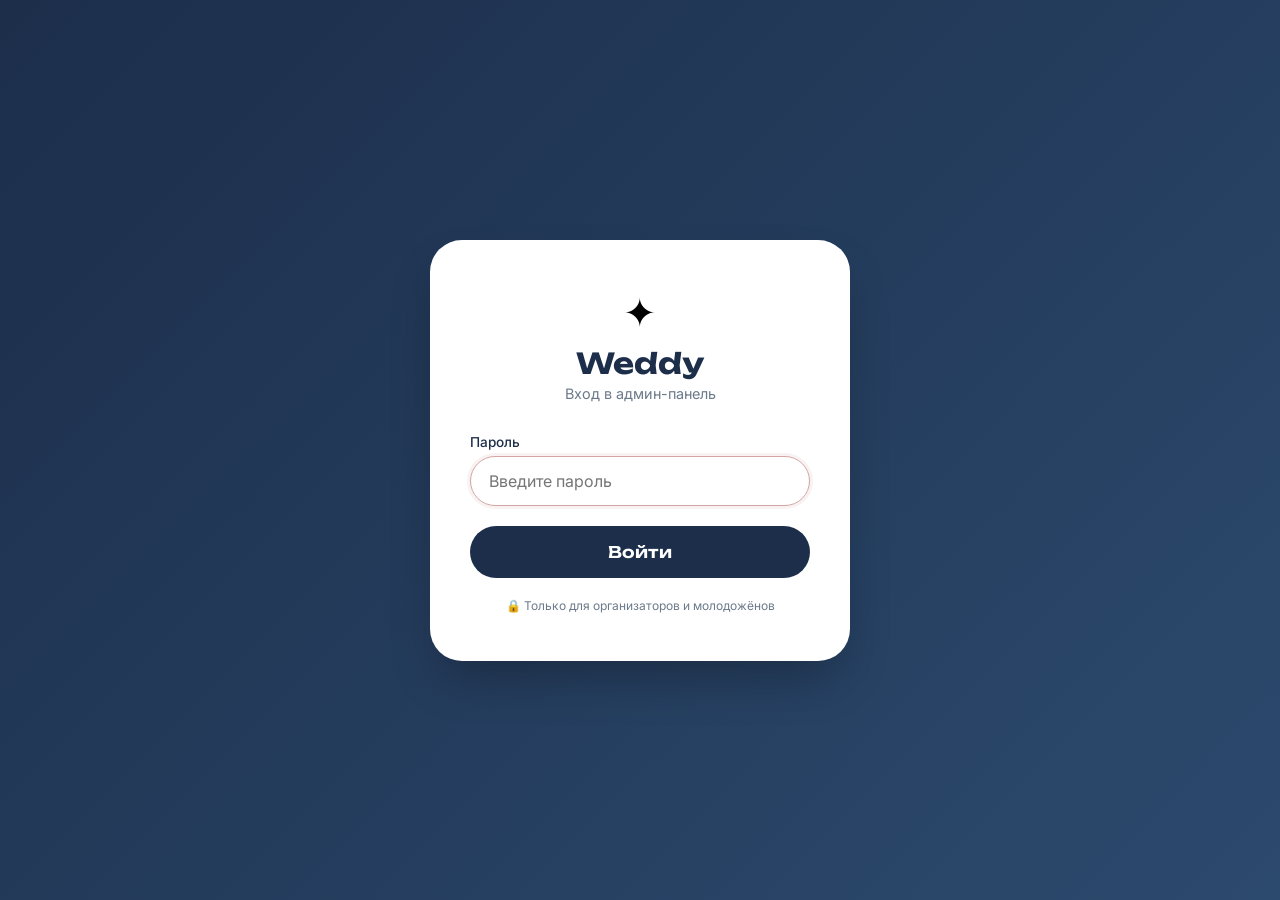
==== admin-login.html @ b3816c09 "Добавил защиту админ-панели паролем" ====
<!DOCTYPE html>
<html lang="ru">
<head>
    <meta charset="UTF-8">
    <meta name="viewport" content="width=device-width, initial-scale=1.0, viewport-fit=cover">
    <title>Вход в админ-панель | Weddy</title>
    <link href="https://fonts.googleapis.com/css2?family=Inter:opsz,wght@14..32,300;14..32,400;14..32,500;14..32,600;14..32,700&family=Unbounded:wght@200;300;400;500;600;700&display=swap" rel="stylesheet">
    <style>
        * {
            margin: 0;
            padding: 0;
            box-sizing: border-box;
        }

        body {
            font-family: 'Inter', sans-serif;
            min-height: 100vh;
            display: flex;
            align-items: center;
            justify-content: center;
            background: linear-gradient(135deg, #1C2E4A 0%, #2C4A6E 100%);
            padding: 20px;
        }

        .login-container {
            width: 100%;
            max-width: 420px;
        }

        .login-card {
            background: white;
            border-radius: 32px;
            padding: 48px 40px;
            box-shadow: 0 25px 50px -12px rgba(0,0,0,0.3);
        }

        .login-logo {
            text-align: center;
            margin-bottom: 32px;
        }

        .login-logo .logo-icon {
            font-size: 2.5rem;
            display: block;
            margin-bottom: 8px;
        }

        .login-logo h1 {
            font-family: 'Unbounded', sans-serif;
            font-size: 1.8rem;
            color: #1C2E4A;
        }

        .login-logo p {
            color: #6B7A8A;
            font-size: 0.9rem;
            margin-top: 4px;
        }

        .form-group {
            margin-bottom: 20px;
        }

        .form-group label {
            display: block;
            font-weight: 500;
            font-size: 0.85rem;
            color: #1C2E4A;
            margin-bottom: 6px;
        }

        .form-group input {
            width: 100%;
            padding: 14px 18px;
            border: 1px solid #E2D9CE;
            border-radius: 60px;
            font-size: 1rem;
            font-family: 'Inter', sans-serif;
            transition: all 0.2s;
        }

        .form-group input:focus {
            outline: none;
            border-color: #D4A5A5;
            box-shadow: 0 0 0 3px rgba(212, 165, 165, 0.15);
        }

        .login-btn {
            width: 100%;
            padding: 16px;
            background: #1C2E4A;
            color: white;
            border: none;
            border-radius: 60px;
            font-family: 'Unbounded', sans-serif;
            font-size: 1rem;
            font-weight: 600;
            cursor: pointer;
            transition: all 0.3s;
        }

        .login-btn:hover {
            background: #2C4A6E;
            transform: translateY(-2px);
        }

        .error-message {
            display: none;
            background: rgba(244, 67, 54, 0.1);
            color: #C62828;
            padding: 12px 16px;
            border-radius: 12px;
            font-size: 0.85rem;
            margin-bottom: 16px;
            text-align: center;
        }

        .error-message.show {
            display: block;
        }

        .login-footer {
            text-align: center;
            margin-top: 20px;
            color: #6B7A8A;
            font-size: 0.75rem;
        }

        @media (max-width: 480px) {
            .login-card {
                padding: 32px 24px;
            }
        }
    </style>
</head>
<body>
    <div class="login-container">
        <div class="login-card">
            <div class="login-logo">
                <span class="logo-icon">✦</span>
                <h1>Weddy</h1>
                <p>Вход в админ-панель</p>
            </div>

            <div class="error-message" id="errorMessage">
                ❌ Неверный пароль. Попробуйте ещё раз.
            </div>

            <form id="loginForm">
                <div class="form-group">
                    <label>Пароль</label>
                    <input type="password" id="passwordInput" placeholder="Введите пароль" autofocus>
                </div>
                <button type="submit" class="login-btn">Войти</button>
            </form>

            <div class="login-footer">
                🔒 Только для организаторов и молодожёнов
            </div>
        </div>
    </div>

    <script>
        const loginForm = document.getElementById('loginForm');
        const passwordInput = document.getElementById('passwordInput');
        const errorMessage = document.getElementById('errorMessage');

        // Пароль (можно изменить)
        const CORRECT_PASSWORD = 'weddy2026';

        loginForm.addEventListener('submit', function(e) {
            e.preventDefault();
            
            const password = passwordInput.value.trim();
            
            if (password === CORRECT_PASSWORD) {
                // Сохраняем, что пользователь вошёл
                sessionStorage.setItem('adminAuthenticated', 'true');
                // Переходим в админку
                window.location.href = 'admin.html';
            } else {
                errorMessage.classList.add('show');
                passwordInput.value = '';
                passwordInput.focus();
                
                setTimeout(() => {
                    errorMessage.classList.remove('show');
                }, 3000);
            }
        });

        // Enter для отправки
        passwordInput.addEventListener('keydown', function(e) {
            if (e.key === 'Enter') {
                loginForm.dispatchEvent(new Event('submit'));
            }
        });
    </script>
</body>
</html>
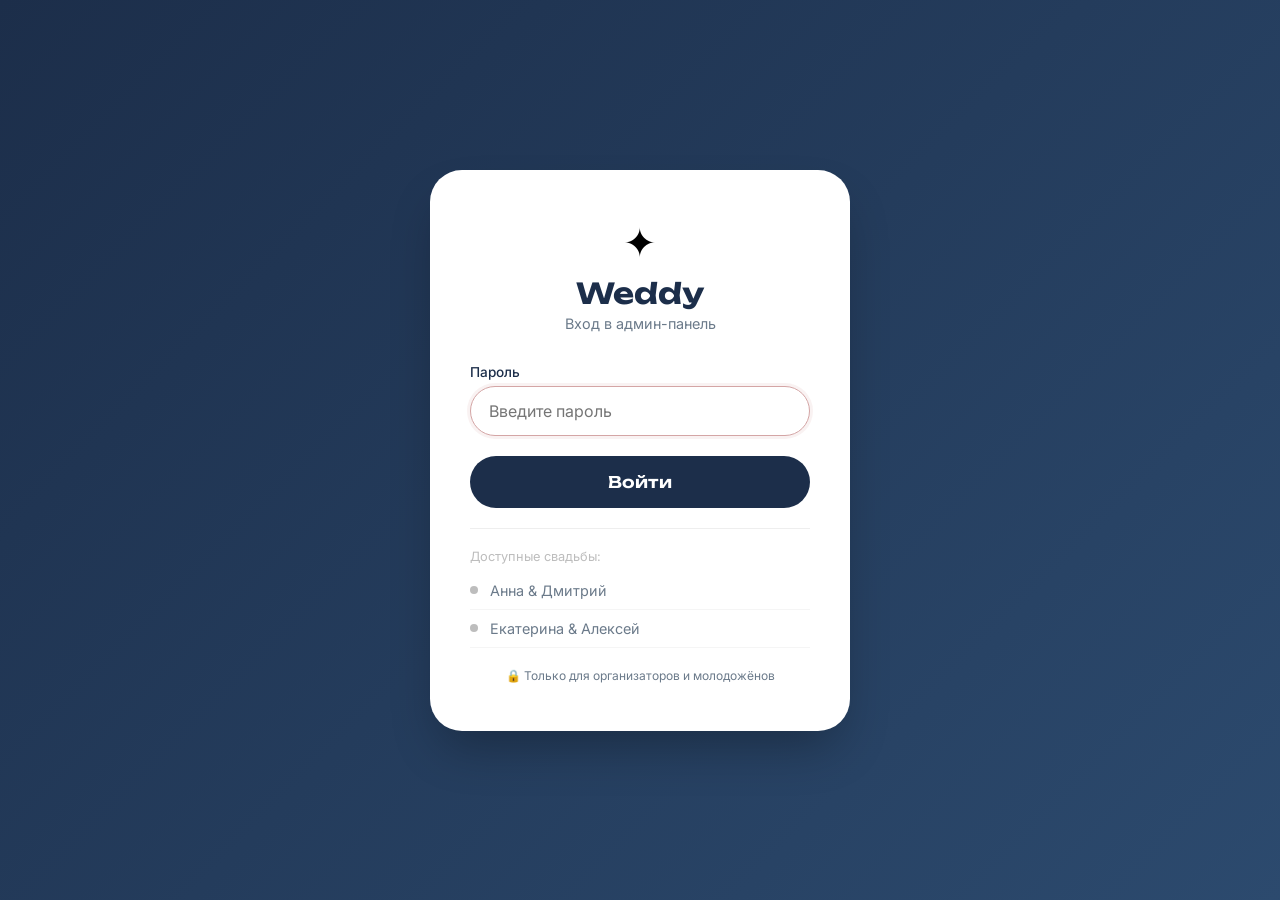
==== commit 92d0a501: "Полное обновление проекта: универсальная админка, русские статусы и алкоголь, отдельный JS для преми" ====
--- a/admin-login.html
+++ b/admin-login.html
@@ -97,11 +97,40 @@
             font-weight: 600;
             cursor: pointer;
             transition: all 0.3s;
-        }
-
-        .login-btn:hover {
+            position: relative;
+        }
+
+        .login-btn:hover:not(:disabled) {
             background: #2C4A6E;
             transform: translateY(-2px);
+        }
+
+        .login-btn:disabled {
+            opacity: 0.6;
+            cursor: not-allowed;
+        }
+
+        .login-btn .spinner {
+            display: none;
+            width: 20px;
+            height: 20px;
+            border: 2px solid rgba(255,255,255,0.3);
+            border-top-color: white;
+            border-radius: 50%;
+            animation: spin 0.8s linear infinite;
+            margin: 0 auto;
+        }
+
+        .login-btn.loading .spinner {
+            display: block;
+        }
+
+        .login-btn.loading .btn-text {
+            display: none;
+        }
+
+        @keyframes spin {
+            to { transform: rotate(360deg); }
         }
 
         .error-message {
@@ -124,6 +153,34 @@
             margin-top: 20px;
             color: #6B7A8A;
             font-size: 0.75rem;
+        }
+
+        .projects-list {
+            margin-top: 20px;
+            border-top: 1px solid #EEEEEE;
+            padding-top: 20px;
+        }
+
+        .projects-list .project-item {
+            display: flex;
+            align-items: center;
+            gap: 12px;
+            padding: 10px 0;
+            border-bottom: 1px solid #F5F5F5;
+            font-size: 0.9rem;
+            color: #6B7A8A;
+        }
+
+        .projects-list .project-item .status {
+            width: 8px;
+            height: 8px;
+            border-radius: 50%;
+            background: #4CAF50;
+            flex-shrink: 0;
+        }
+
+        .projects-list .project-item .status.inactive {
+            background: #BDBDBD;
         }
 
         @media (max-width: 480px) {
@@ -151,8 +208,23 @@
                     <label>Пароль</label>
                     <input type="password" id="passwordInput" placeholder="Введите пароль" autofocus>
                 </div>
-                <button type="submit" class="login-btn">Войти</button>
+                <button type="submit" class="login-btn" id="loginBtn">
+                    <span class="btn-text">Войти</span>
+                    <span class="spinner"></span>
+                </button>
             </form>
+
+            <div class="projects-list" id="projectsList">
+                <div style="font-size:0.8rem; color:#BDBDBD; margin-bottom:8px;">Доступные свадьбы:</div>
+                <div class="project-item">
+                    <span class="status" id="status1"></span>
+                    <span>Анна & Дмитрий</span>
+                </div>
+                <div class="project-item">
+                    <span class="status" id="status2"></span>
+                    <span>Екатерина & Алексей</span>
+                </div>
+            </div>
 
             <div class="login-footer">
                 🔒 Только для организаторов и молодожёнов
@@ -161,32 +233,128 @@
     </div>
 
     <script>
+        // =====================================================
+        // СПИСОК ВСЕХ ТАБЛИЦ
+        // =====================================================
+        // Добавляйте новые таблицы сюда
+        const TABLES = [
+            {
+                id: 'project1',
+                name: 'Анна & Дмитрий',
+                url: 'https://script.google.com/macros/s/AKfycbwoGm2UrS3FksU9P1QNyEkrTKODugKx7GUnL_DsFx0MvhVbVa86MXwR91xgNkiEBBtw/exec',
+                statusEl: 'status1'
+            },
+            {
+                id: 'project2',
+                name: 'Екатерина & Алексей',
+                url: 'https://script.google.com/macros/s/НОВЫЙ_URL_ПРЕМИУМ/exec',
+                statusEl: 'status2'
+            }
+        ];
+
+        // =====================================================
+        // ПРОВЕРКА ПАРОЛЯ В ТАБЛИЦЕ
+        // =====================================================
+        function checkPasswordInTable(tableUrl, password) {
+            const url = tableUrl + '?password=' + encodeURIComponent(password);
+            
+            return fetch(url)
+                .then(response => response.json())
+                .then(data => {
+                    return { success: data.success, tableUrl: tableUrl };
+                })
+                .catch(() => {
+                    return { success: false, tableUrl: tableUrl };
+                });
+        }
+
+        // =====================================================
+        // ПРОВЕРКА ВСЕХ ТАБЛИЦ
+        // =====================================================
+        function checkAllTables(password) {
+            const promises = TABLES.map(table => {
+                return checkPasswordInTable(table.url, password)
+                    .then(result => {
+                        return { ...result, name: table.name, id: table.id };
+                    });
+            });
+
+            return Promise.all(promises);
+        }
+
+        // =====================================================
+        // ОБНОВЛЕНИЕ СТАТУСОВ ТАБЛИЦ
+        // =====================================================
+        function updateTableStatuses() {
+            TABLES.forEach(table => {
+                const el = document.getElementById(table.statusEl);
+                if (el) {
+                    // Просто проверяем, что таблица доступна
+                    fetch(table.url)
+                        .then(() => {
+                            el.className = 'status';
+                        })
+                        .catch(() => {
+                            el.className = 'status inactive';
+                        });
+                }
+            });
+        }
+
+        // =====================================================
+        // ОБРАБОТКА ВХОДА
+        // =====================================================
         const loginForm = document.getElementById('loginForm');
         const passwordInput = document.getElementById('passwordInput');
         const errorMessage = document.getElementById('errorMessage');
-
-        // Пароль (можно изменить)
-        const CORRECT_PASSWORD = 'weddy2026';
+        const loginBtn = document.getElementById('loginBtn');
 
         loginForm.addEventListener('submit', function(e) {
             e.preventDefault();
             
             const password = passwordInput.value.trim();
-            
-            if (password === CORRECT_PASSWORD) {
-                // Сохраняем, что пользователь вошёл
-                sessionStorage.setItem('adminAuthenticated', 'true');
-                // Переходим в админку
-                window.location.href = 'admin.html';
-            } else {
+            if (!password) {
+                errorMessage.textContent = '❌ Введите пароль';
                 errorMessage.classList.add('show');
-                passwordInput.value = '';
-                passwordInput.focus();
-                
-                setTimeout(() => {
-                    errorMessage.classList.remove('show');
-                }, 3000);
+                return;
             }
+
+            // Показываем загрузку
+            loginBtn.classList.add('loading');
+            loginBtn.disabled = true;
+            errorMessage.classList.remove('show');
+
+            // Проверяем все таблицы
+            checkAllTables(password)
+                .then(results => {
+                    loginBtn.classList.remove('loading');
+                    loginBtn.disabled = false;
+
+                    // Ищем успешную проверку
+                    const found = results.find(r => r.success === true);
+
+                    if (found) {
+                        // Сохраняем URL таблицы в сессию
+                        sessionStorage.setItem('tableUrl', found.tableUrl);
+                        sessionStorage.setItem('projectName', found.name);
+                        sessionStorage.setItem('projectId', found.id);
+                        sessionStorage.setItem('adminAuthenticated', 'true');
+                        
+                        // Переходим в админку
+                        window.location.href = 'admin.html';
+                    } else {
+                        errorMessage.textContent = '❌ Неверный пароль. Попробуйте ещё раз.';
+                        errorMessage.classList.add('show');
+                        passwordInput.value = '';
+                        passwordInput.focus();
+                    }
+                })
+                .catch(() => {
+                    loginBtn.classList.remove('loading');
+                    loginBtn.disabled = false;
+                    errorMessage.textContent = '❌ Ошибка подключения к таблицам. Попробуйте позже.';
+                    errorMessage.classList.add('show');
+                });
         });
 
         // Enter для отправки
@@ -195,6 +363,11 @@
                 loginForm.dispatchEvent(new Event('submit'));
             }
         });
+
+        // Проверяем статус таблиц при загрузке
+        document.addEventListener('DOMContentLoaded', function() {
+            updateTableStatuses();
+        });
     </script>
 </body>
 </html>
